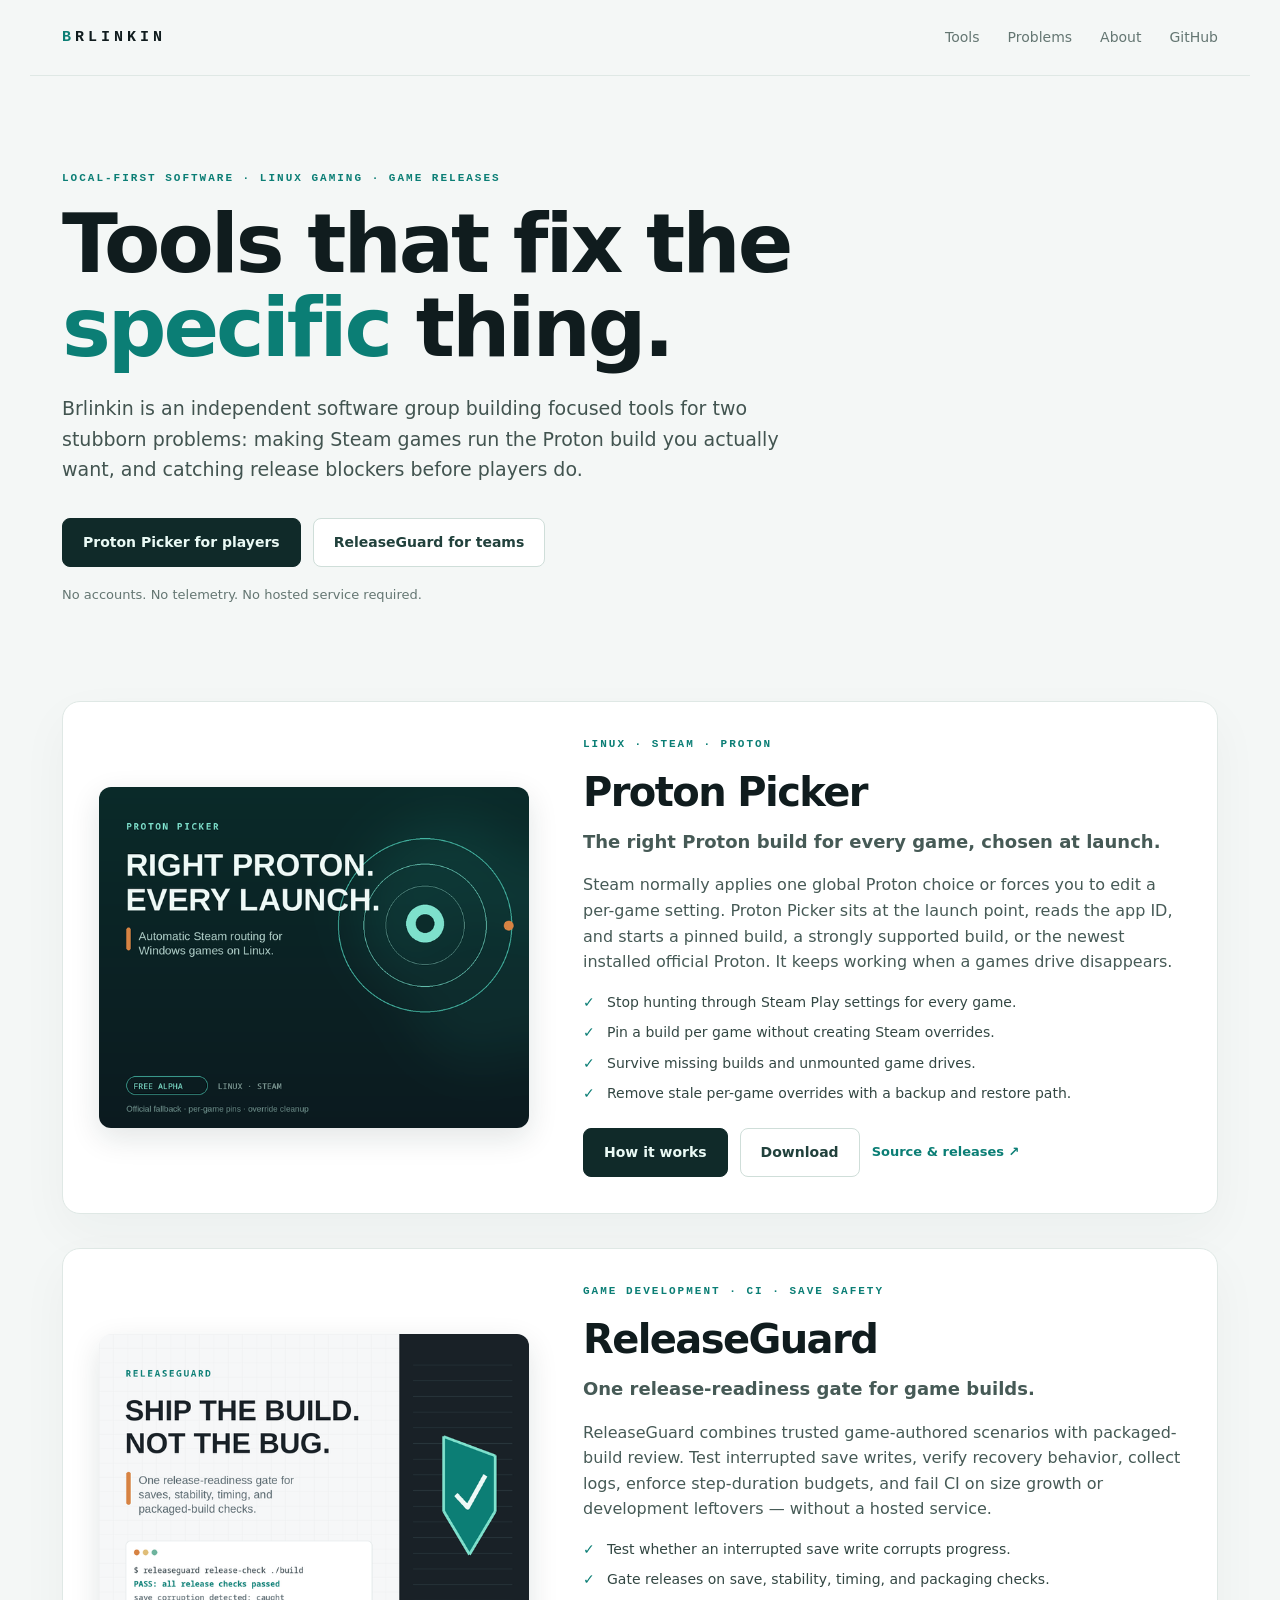
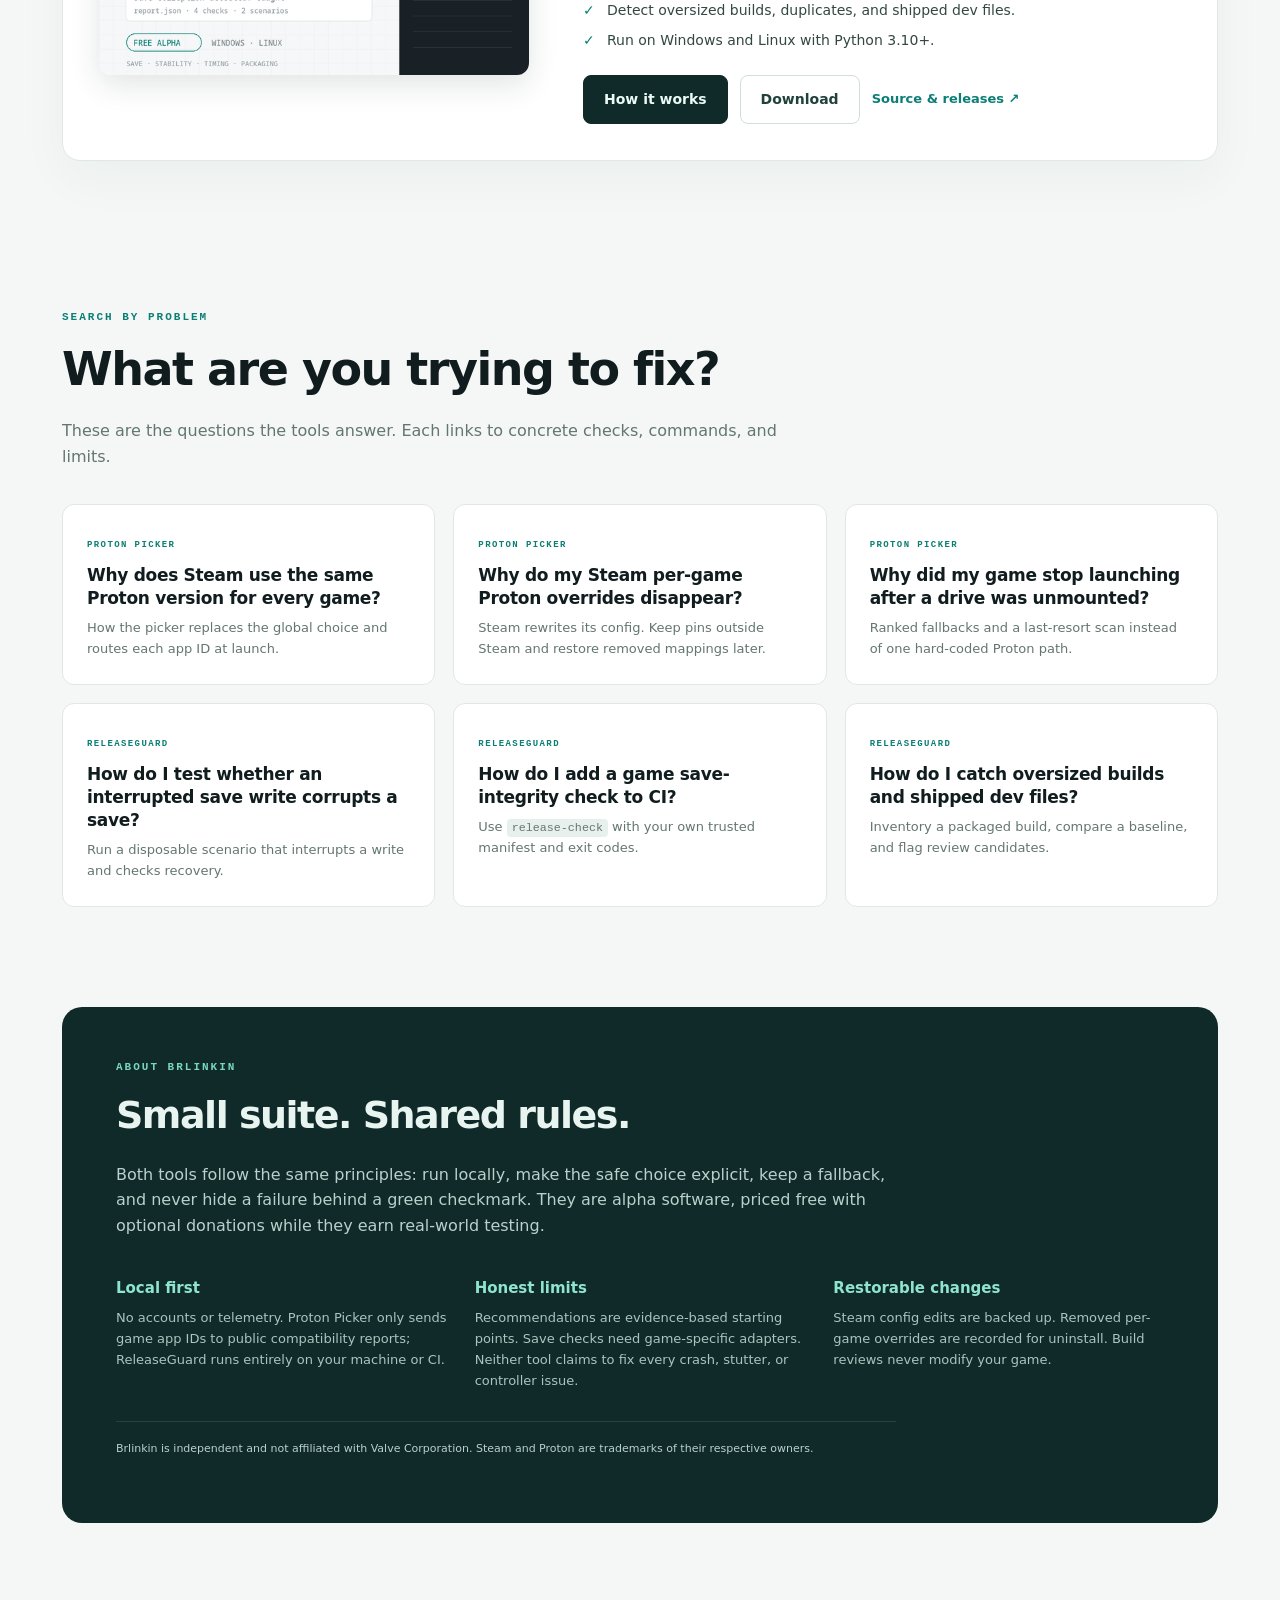
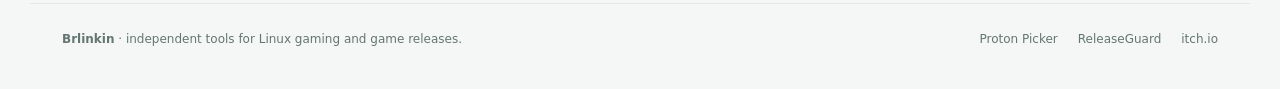
==== index.html @ 94ec1a33 "Add Brlinkin landing site for Proton Picker and ReleaseGuard" ====
<!doctype html>
<html lang="en">
<head>
<meta charset="utf-8">
<meta name="viewport" content="width=device-width, initial-scale=1">
<title>Brlinkin — Proton Picker and ReleaseGuard tools</title>
<meta name="description" content="Brlinkin builds local-first Linux gaming and game release tools: Proton Picker routes Steam games to the right Proton build; ReleaseGuard catches save corruption and release blockers.">
<link rel="canonical" href="https://shadoww23.github.io/brlinkin/">
<meta property="og:type" content="website">
<meta property="og:title" content="Brlinkin — tools for Linux gaming and game releases">
<meta property="og:description" content="Proton Picker chooses the right Proton build for every Steam game. ReleaseGuard gates game builds on save integrity, stability, timing, and packaging checks.">
<meta property="og:url" content="https://shadoww23.github.io/brlinkin/">
<meta property="og:image" content="https://shadoww23.github.io/brlinkin/assets/proton-picker-cover.png">
<meta name="twitter:card" content="summary_large_image">
<meta name="theme-color" content="#102a29">
<link rel="icon" type="image/png" href="assets/proton-picker-icon.png">
<link rel="stylesheet" href="style.css">
<script type="application/ld+json">
{
  "@context": "https://schema.org",
  "@type": "Organization",
  "name": "Brlinkin",
  "url": "https://shadoww23.github.io/brlinkin/",
  "description": "Independent tools for Linux gaming and game release engineering.",
  "sameAs": ["https://github.com/Shadoww23", "https://brlinkin.itch.io/"]
}
</script>
</head>
<body>
<header class="site">
  <a class="brand" href="./"><span>B</span>RLINKIN</a>
  <nav>
    <a href="#tools">Tools</a>
    <a href="#problems">Problems</a>
    <a href="#about">About</a>
    <a href="https://github.com/Shadoww23" rel="noreferrer">GitHub</a>
  </nav>
</header>

<main>
<section class="hero">
  <div class="eyebrow">LOCAL-FIRST SOFTWARE · LINUX GAMING · GAME RELEASES</div>
  <h1>Tools that fix the <em>specific</em> thing.</h1>
  <p class="lede">Brlinkin is an independent software group building focused tools for two
  stubborn problems: making Steam games run the Proton build you actually want, and
  catching release blockers before players do.</p>
  <div class="cta">
    <a class="btn primary" href="proton-picker.html">Proton Picker for players</a>
    <a class="btn" href="releaseguard.html">ReleaseGuard for teams</a>
  </div>
  <p class="small">No accounts. No telemetry. No hosted service required.</p>
</section>

<section id="tools" class="tools">
  <article class="product pp">
    <img src="assets/proton-picker-cover.png" alt="Proton Picker cover: right Proton, every launch" width="630" height="500">
    <div>
      <div class="kicker">LINUX · STEAM · PROTON</div>
      <h2>Proton Picker</h2>
      <p class="tagline">The right Proton build for every game, chosen at launch.</p>
      <p>Steam normally applies one global Proton choice or forces you to edit a
      per-game setting. Proton Picker sits at the launch point, reads the app ID,
      and starts a pinned build, a strongly supported build, or the newest
      installed official Proton. It keeps working when a games drive disappears.</p>
      <ul class="checks">
        <li>Stop hunting through Steam Play settings for every game.</li>
        <li>Pin a build per game without creating Steam overrides.</li>
        <li>Survive missing builds and unmounted game drives.</li>
        <li>Remove stale per-game overrides with a backup and restore path.</li>
      </ul>
      <div class="links">
        <a class="btn primary" href="proton-picker.html">How it works</a>
        <a class="btn" href="https://brlinkin.itch.io/proton-picker">Download</a>
        <a class="text" href="https://github.com/Shadoww23/proton-picker">Source &amp; releases ↗</a>
      </div>
    </div>
  </article>

  <article class="product rg">
    <img src="assets/releaseguard-cover.png" alt="ReleaseGuard cover: ship the build, not the bug" width="630" height="500">
    <div>
      <div class="kicker">GAME DEVELOPMENT · CI · SAVE SAFETY</div>
      <h2>ReleaseGuard</h2>
      <p class="tagline">One release-readiness gate for game builds.</p>
      <p>ReleaseGuard combines trusted game-authored scenarios with packaged-build
      review. Test interrupted save writes, verify recovery behavior, collect logs,
      enforce step-duration budgets, and fail CI on size growth or development
      leftovers — without a hosted service.</p>
      <ul class="checks">
        <li>Test whether an interrupted save write corrupts progress.</li>
        <li>Gate releases on save, stability, timing, and packaging checks.</li>
        <li>Detect oversized builds, duplicates, and shipped dev files.</li>
        <li>Run on Windows and Linux with Python 3.10+.</li>
      </ul>
      <div class="links">
        <a class="btn primary" href="releaseguard.html">How it works</a>
        <a class="btn" href="https://brlinkin.itch.io/releaseguard">Download</a>
        <a class="text" href="https://github.com/Shadoww23/releaseguard">Source &amp; releases ↗</a>
      </div>
    </div>
  </article>
</section>

<section id="problems" class="problems">
  <div class="section-head">
    <div class="kicker">SEARCH BY PROBLEM</div>
    <h2>What are you trying to fix?</h2>
    <p>These are the questions the tools answer. Each links to concrete checks, commands, and limits.</p>
  </div>
  <div class="grid">
    <a class="card" href="https://github.com/Shadoww23/proton-picker/blob/main/docs/PROBLEMS.md#steam-uses-the-same-proton-version-for-every-game">
      <span class="tag">PROTON PICKER</span>
      <h3>Why does Steam use the same Proton version for every game?</h3>
      <p>How the picker replaces the global choice and routes each app ID at launch.</p>
    </a>
    <a class="card" href="https://github.com/Shadoww23/proton-picker/blob/main/docs/PROBLEMS.md#a-per-game-proton-override-is-being-ignored-or-keeps-disappearing">
      <span class="tag">PROTON PICKER</span>
      <h3>Why do my Steam per-game Proton overrides disappear?</h3>
      <p>Steam rewrites its config. Keep pins outside Steam and restore removed mappings later.</p>
    </a>
    <a class="card" href="https://github.com/Shadoww23/proton-picker/blob/main/docs/PROBLEMS.md#the-game-stopped-launching-after-an-external-drive-was-unmounted">
      <span class="tag">PROTON PICKER</span>
      <h3>Why did my game stop launching after a drive was unmounted?</h3>
      <p>Ranked fallbacks and a last-resort scan instead of one hard-coded Proton path.</p>
    </a>
    <a class="card" href="https://github.com/Shadoww23/releaseguard/blob/main/docs/PROBLEMS.md#how-do-i-test-whether-an-interrupted-save-write-corrupts-a-save">
      <span class="tag">RELEASEGUARD</span>
      <h3>How do I test whether an interrupted save write corrupts a save?</h3>
      <p>Run a disposable scenario that interrupts a write and checks recovery.</p>
    </a>
    <a class="card" href="https://github.com/Shadoww23/releaseguard/blob/main/docs/PROBLEMS.md#how-do-i-add-save-integrity-checks-to-ci">
      <span class="tag">RELEASEGUARD</span>
      <h3>How do I add a game save-integrity check to CI?</h3>
      <p>Use <code>release-check</code> with your own trusted manifest and exit codes.</p>
    </a>
    <a class="card" href="https://github.com/Shadoww23/releaseguard/blob/main/docs/PROBLEMS.md#how-do-i-catch-oversized-game-builds-and-development-leftovers">
      <span class="tag">RELEASEGUARD</span>
      <h3>How do I catch oversized builds and shipped dev files?</h3>
      <p>Inventory a packaged build, compare a baseline, and flag review candidates.</p>
    </a>
  </div>
</section>

<section id="about" class="about">
  <div class="kicker">ABOUT BRLINKIN</div>
  <h2>Small suite. Shared rules.</h2>
  <p>Both tools follow the same principles: run locally, make the safe choice
  explicit, keep a fallback, and never hide a failure behind a green checkmark.
  They are alpha software, priced free with optional donations while they earn
  real-world testing.</p>
  <div class="pillars">
    <div><h3>Local first</h3><p>No accounts or telemetry. Proton Picker only sends game app IDs to public compatibility reports; ReleaseGuard runs entirely on your machine or CI.</p></div>
    <div><h3>Honest limits</h3><p>Recommendations are evidence-based starting points. Save checks need game-specific adapters. Neither tool claims to fix every crash, stutter, or controller issue.</p></div>
    <div><h3>Restorable changes</h3><p>Steam config edits are backed up. Removed per-game overrides are recorded for uninstall. Build reviews never modify your game.</p></div>
  </div>
  <p class="disclaimer">Brlinkin is independent and not affiliated with Valve Corporation. Steam and Proton are trademarks of their respective owners.</p>
</section>
</main>

<footer class="site">
  <div><strong>Brlinkin</strong> · independent tools for Linux gaming and game releases.</div>
  <div class="foot-links">
    <a href="https://github.com/Shadoww23/proton-picker">Proton Picker</a>
    <a href="https://github.com/Shadoww23/releaseguard">ReleaseGuard</a>
    <a href="https://brlinkin.itch.io/">itch.io</a>
  </div>
</footer>
</body>
</html>
---- style.css ----
:root {
  --ink: #101c1e;
  --paper: #f4f7f6;
  --card: #ffffff;
  --muted: #647672;
  --line: #dfe8e5;
  --teal: #0b7e75;
  --teal-dark: #102a29;
  --mint: #dff3ed;
  --orange: #d78343;
  --mono: ui-monospace, "Cascadia Mono", "Liberation Mono", monospace;
  --sans: "Inter", system-ui, -apple-system, "Segoe UI", "Liberation Sans", sans-serif;
}
* { box-sizing: border-box; }
html { scroll-behavior: smooth; }
body {
  margin: 0;
  background: var(--paper);
  color: var(--ink);
  font: 16px/1.6 var(--sans);
  -webkit-font-smoothing: antialiased;
}
a { color: inherit; }
img { max-width: 100%; height: auto; display: block; }
em { font-style: normal; color: var(--teal); }
code { font: 0.9em var(--mono); background: #e8f0ed; padding: 2px 5px; border-radius: 4px; }

.site {
  max-width: 1220px;
  margin: 0 auto;
  padding: 0 32px;
  display: flex;
  align-items: center;
  justify-content: space-between;
  height: 76px;
  border-bottom: 1px solid var(--line);
}
.brand {
  text-decoration: none;
  font: 700 15px var(--mono);
  letter-spacing: 4px;
}
.brand span { color: var(--teal); }
nav { display: flex; gap: 28px; font-size: 14px; }
nav a { text-decoration: none; color: var(--muted); }
nav a:hover { color: var(--teal); }

main { max-width: 1220px; margin: 0 auto; padding: 0 32px; }

.hero { padding: 96px 0 72px; max-width: 940px; }
.eyebrow, .kicker {
  font: 600 11px var(--mono);
  letter-spacing: 2px;
  color: var(--teal);
}
h1 { font-size: clamp(44px, 7vw, 82px); line-height: 1.02; letter-spacing: -3px; margin: 18px 0 24px; font-weight: 750; }
.lede { font-size: 19px; line-height: 1.6; color: #425450; max-width: 760px; margin: 0 0 34px; }
.cta { display: flex; gap: 12px; flex-wrap: wrap; }
.btn {
  display: inline-block;
  text-decoration: none;
  border: 1px solid #cfded9;
  background: #fff;
  color: #21413c;
  border-radius: 8px;
  padding: 12px 20px;
  font-weight: 600;
  font-size: 14px;
  transition: 0.15s;
}
.btn:hover { border-color: #8eb9ae; transform: translateY(-1px); }
.btn.primary { background: var(--teal-dark); color: #eafaf5; border-color: var(--teal-dark); }
.btn.primary:hover { background: #17413d; }
.small { font-size: 13px; color: var(--muted); margin-top: 18px; }

.tools { display: grid; gap: 34px; padding: 10px 0 80px; }
.product {
  display: grid;
  grid-template-columns: minmax(260px, 430px) 1fr;
  gap: 54px;
  align-items: center;
  background: var(--card);
  border: 1px solid var(--line);
  border-radius: 18px;
  padding: 36px;
  box-shadow: 0 18px 50px #1b37330a;
}
.product img { border-radius: 12px; box-shadow: 0 10px 30px #102a291f; }
.product h2 { font-size: 40px; letter-spacing: -1.6px; margin: 10px 0 4px; }
.tagline { font-size: 18px; color: var(--teal); font-weight: 600; margin: 0 0 14px; }
.product p { color: #465a56; margin: 0 0 16px; }
.checks { list-style: none; padding: 0; margin: 0 0 24px; display: grid; gap: 8px; }
.checks li { position: relative; padding-left: 24px; font-size: 14px; color: #334743; }
.checks li::before { content: "✓"; position: absolute; left: 0; color: var(--teal); font-weight: 700; }
.links { display: flex; gap: 12px; align-items: center; flex-wrap: wrap; }
.text { color: var(--teal); font-size: 13px; font-weight: 600; text-decoration: none; }
.text:hover { text-decoration: underline; }

.problems { padding: 70px 0; }
.section-head { max-width: 760px; margin-bottom: 34px; }
.section-head h2 { font-size: clamp(30px, 4vw, 46px); letter-spacing: -1.5px; margin: 10px 0 12px; }
.section-head p { color: var(--muted); margin: 0; }
.grid { display: grid; grid-template-columns: repeat(3, 1fr); gap: 18px; }
.card {
  display: block;
  text-decoration: none;
  background: var(--card);
  border: 1px solid var(--line);
  border-radius: 12px;
  padding: 24px;
  transition: 0.16s;
}
.card:hover { border-color: #98c4b8; transform: translateY(-2px); box-shadow: 0 12px 28px #17332d10; }
.tag { font: 600 9px var(--mono); letter-spacing: 1.4px; color: var(--teal); }
.card h3 { font-size: 17px; line-height: 1.35; margin: 10px 0 8px; letter-spacing: -0.3px; }
.card p { font-size: 13px; color: var(--muted); margin: 0; }

.about { background: var(--teal-dark); color: #e7f4f0; border-radius: 20px; padding: 54px; margin: 30px 0 80px; }
.about .kicker { color: #78d6c1; }
.about h2 { font-size: 38px; letter-spacing: -1.5px; margin: 12px 0 16px; }
.about > p { color: #b9d1cc; max-width: 780px; }
.pillars { display: grid; grid-template-columns: repeat(3, 1fr); gap: 28px; margin: 38px 0 30px; }
.pillars h3 { color: #8ee4d1; font-size: 15px; margin: 0 0 8px; }
.pillars p { color: #a9c5bf; font-size: 13px; margin: 0; }
.disclaimer { font-size: 11px; color: #7fa19b; border-top: 1px solid #24423e; padding-top: 18px; }

footer.site {
  border-top: 1px solid var(--line);
  border-bottom: 0;
  height: auto;
  padding-top: 26px;
  padding-bottom: 40px;
  font-size: 12px;
  color: var(--muted);
  align-items: flex-start;
  gap: 20px;
}
.foot-links { display: flex; gap: 20px; }
.foot-links a { text-decoration: none; }
.foot-links a:hover { color: var(--teal); }

/* product pages */
.product-hero { display: grid; grid-template-columns: 1.1fr 1fr; gap: 54px; align-items: center; padding: 72px 0 54px; }
.product-hero h1 { font-size: clamp(40px, 5.4vw, 66px); letter-spacing: -2.5px; }
.product-hero img { border-radius: 14px; box-shadow: 0 20px 50px #102a2926; }
.article { max-width: 820px; padding-bottom: 60px; }
.article h2 { font-size: 30px; letter-spacing: -1px; margin: 46px 0 10px; }
.article h3 { font-size: 18px; margin: 28px 0 6px; }
.article p, .article li { color: #40534f; }
.article li { margin-bottom: 6px; }
.callout { background: var(--mint); border-left: 4px solid var(--teal); padding: 18px 22px; border-radius: 6px; margin: 24px 0; font-size: 14px; }
.shot { margin: 30px 0; }
.shot figcaption { font-size: 12px; color: var(--muted); margin-top: 8px; }
.back { font: 600 12px var(--mono); letter-spacing: 1px; color: var(--teal); text-decoration: none; }
.pager { display: flex; justify-content: space-between; border-top: 1px solid var(--line); padding: 24px 0 50px; font-size: 13px; }
.pager a { color: var(--teal); text-decoration: none; }

@media (max-width: 900px) {
  .grid, .pillars { grid-template-columns: 1fr; }
  .product, .product-hero { grid-template-columns: 1fr; gap: 28px; }
  .product img { max-width: 420px; }
  .about { padding: 34px; }
}
@media (max-width: 620px) {
  .site { padding: 0 18px; height: 66px; }
  nav { gap: 14px; font-size: 12px; }
  nav a:nth-child(2) { display: none; }
  main { padding: 0 18px; }
  .hero { padding: 62px 0 46px; }
  h1 { letter-spacing: -2px; }
  .product { padding: 20px; }
  .product h2 { font-size: 32px; }
  .about { border-radius: 14px; }
}
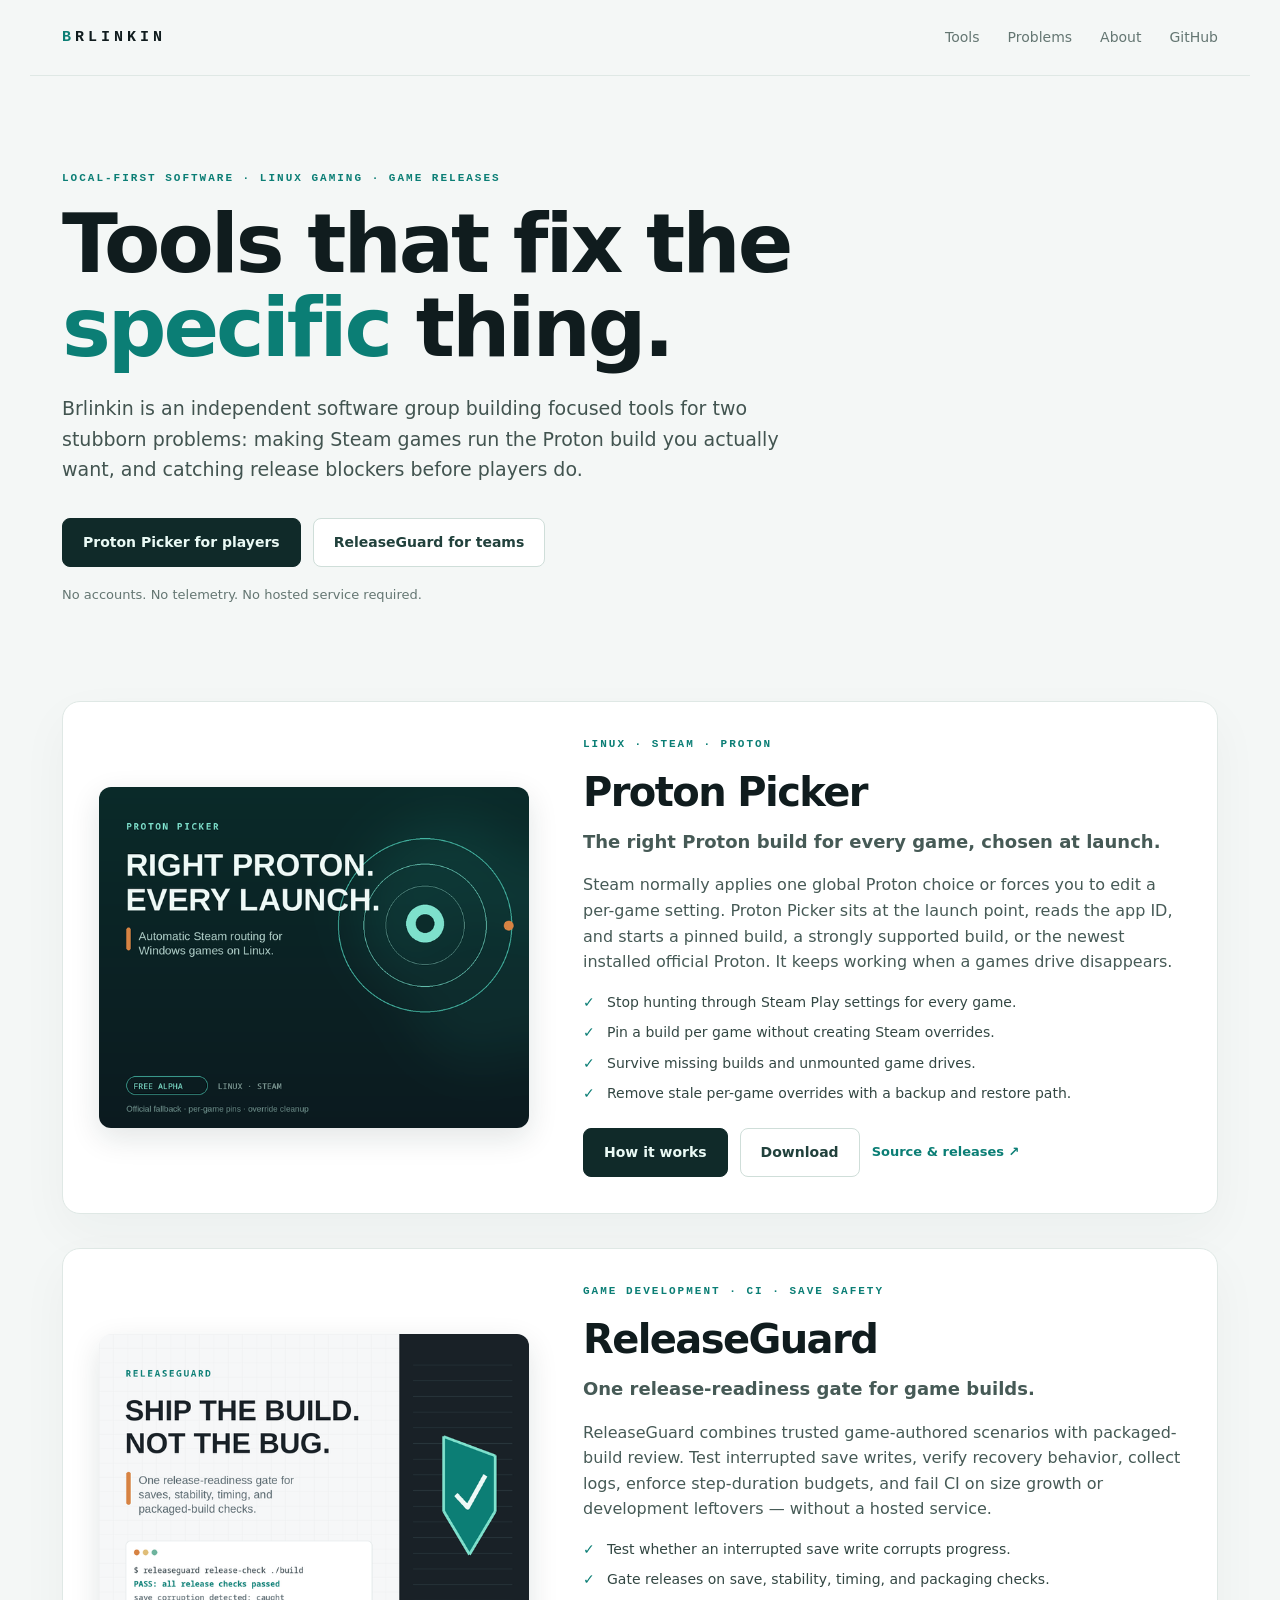
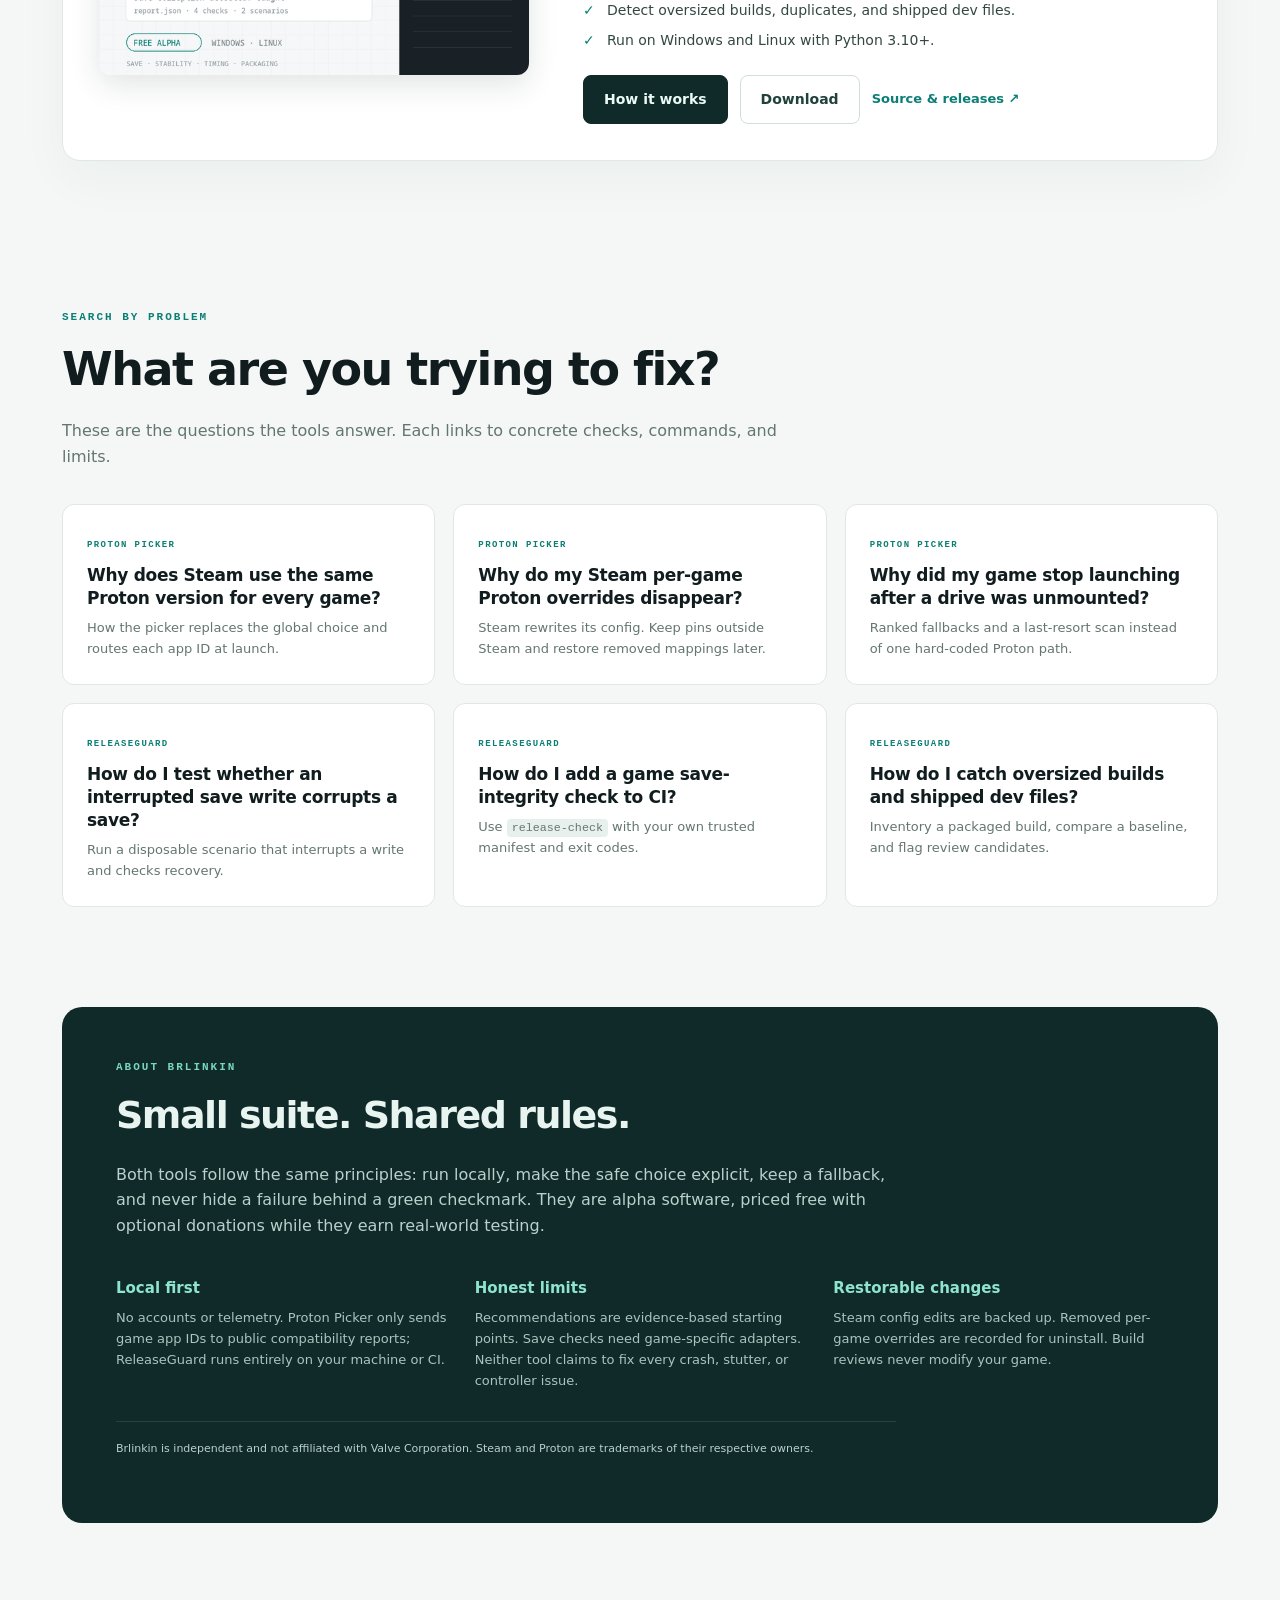
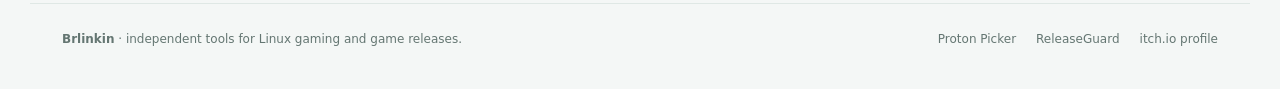
==== commit 5abbe2d4: "Point downloads at published GitHub releases" ====
--- a/index.html
+++ b/index.html
@@ -70,7 +70,7 @@
       </ul>
       <div class="links">
         <a class="btn primary" href="proton-picker.html">How it works</a>
-        <a class="btn" href="https://brlinkin.itch.io/proton-picker">Download</a>
+        <a class="btn" href="https://github.com/Shadoww23/proton-picker/releases/tag/v0.1.0-alpha">Download</a>
         <a class="text" href="https://github.com/Shadoww23/proton-picker">Source &amp; releases ↗</a>
       </div>
     </div>
@@ -94,7 +94,7 @@
       </ul>
       <div class="links">
         <a class="btn primary" href="releaseguard.html">How it works</a>
-        <a class="btn" href="https://brlinkin.itch.io/releaseguard">Download</a>
+        <a class="btn" href="https://github.com/Shadoww23/releaseguard/releases/tag/v0.1.0-alpha">Download</a>
         <a class="text" href="https://github.com/Shadoww23/releaseguard">Source &amp; releases ↗</a>
       </div>
     </div>
@@ -162,7 +162,7 @@
   <div class="foot-links">
     <a href="https://github.com/Shadoww23/proton-picker">Proton Picker</a>
     <a href="https://github.com/Shadoww23/releaseguard">ReleaseGuard</a>
-    <a href="https://brlinkin.itch.io/">itch.io</a>
+    <a href="https://brlinkin.itch.io/">itch.io profile</a>
   </div>
 </footer>
 </body>
